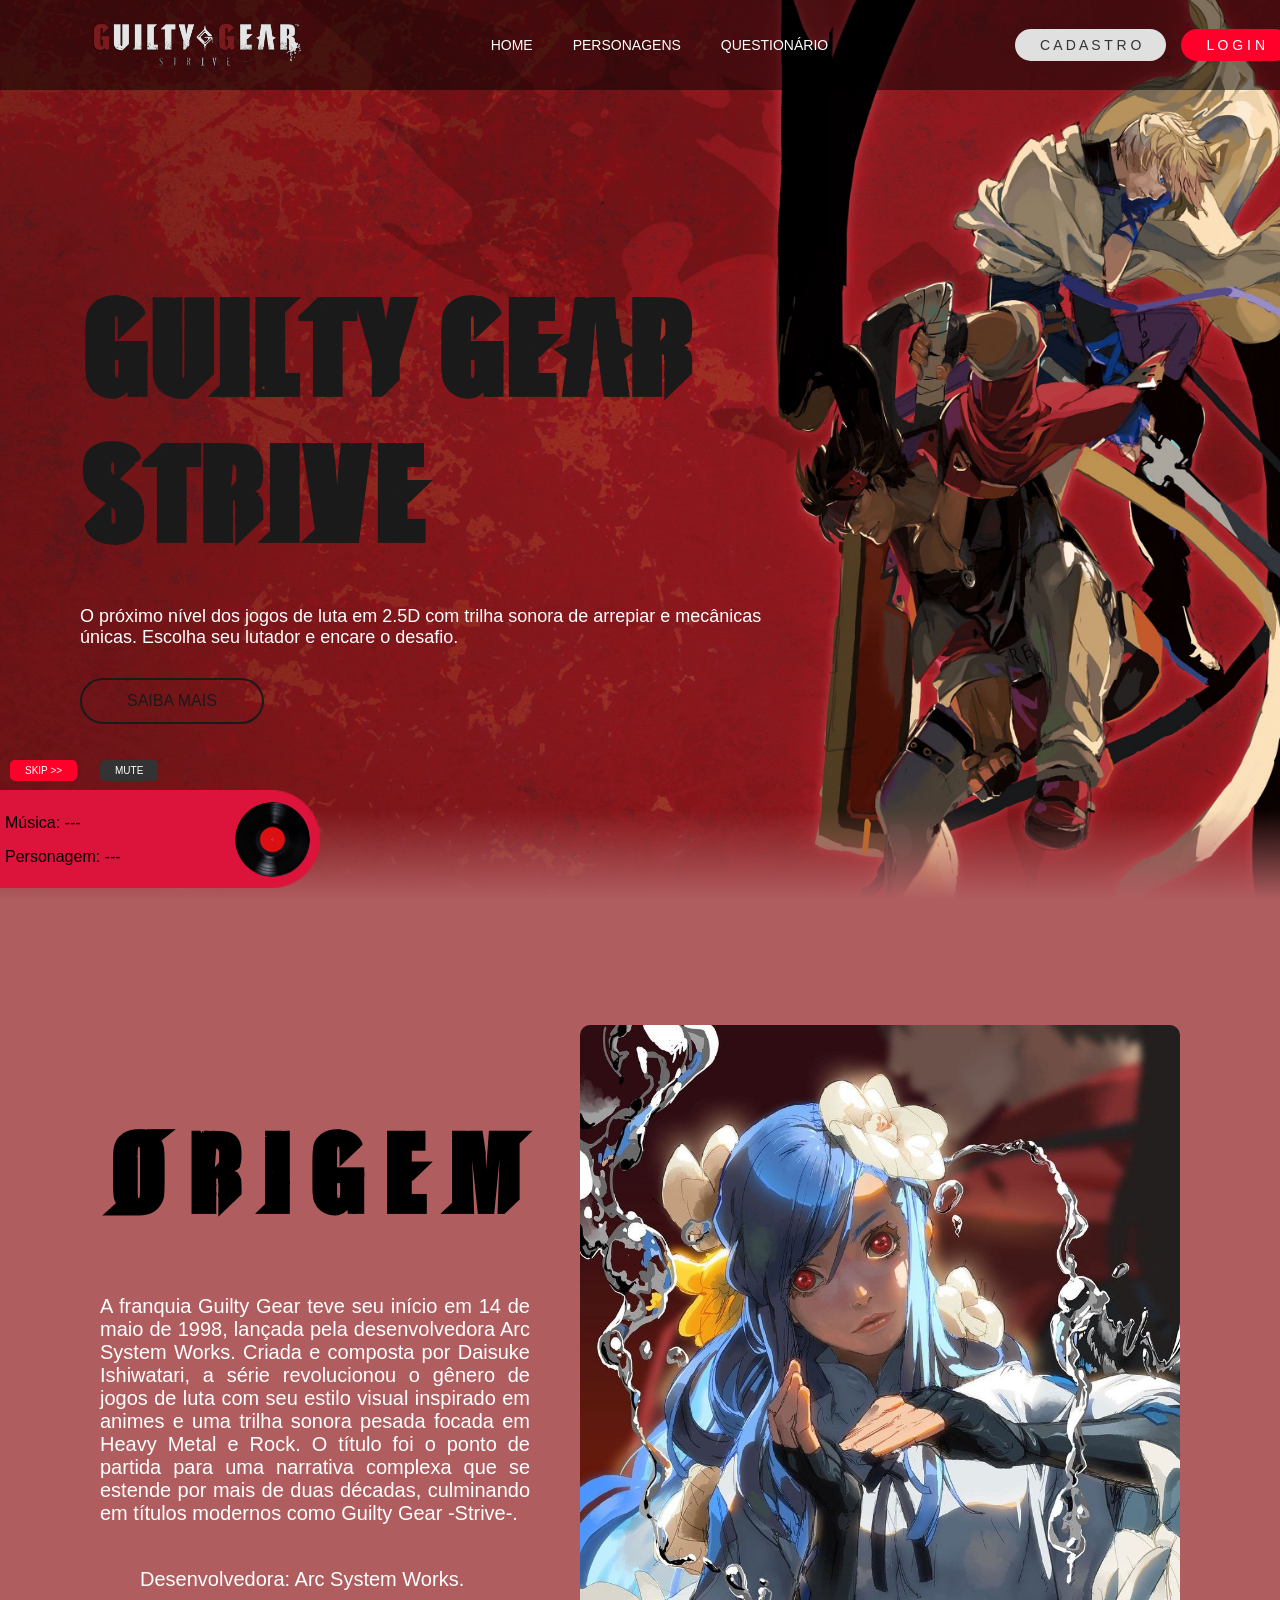
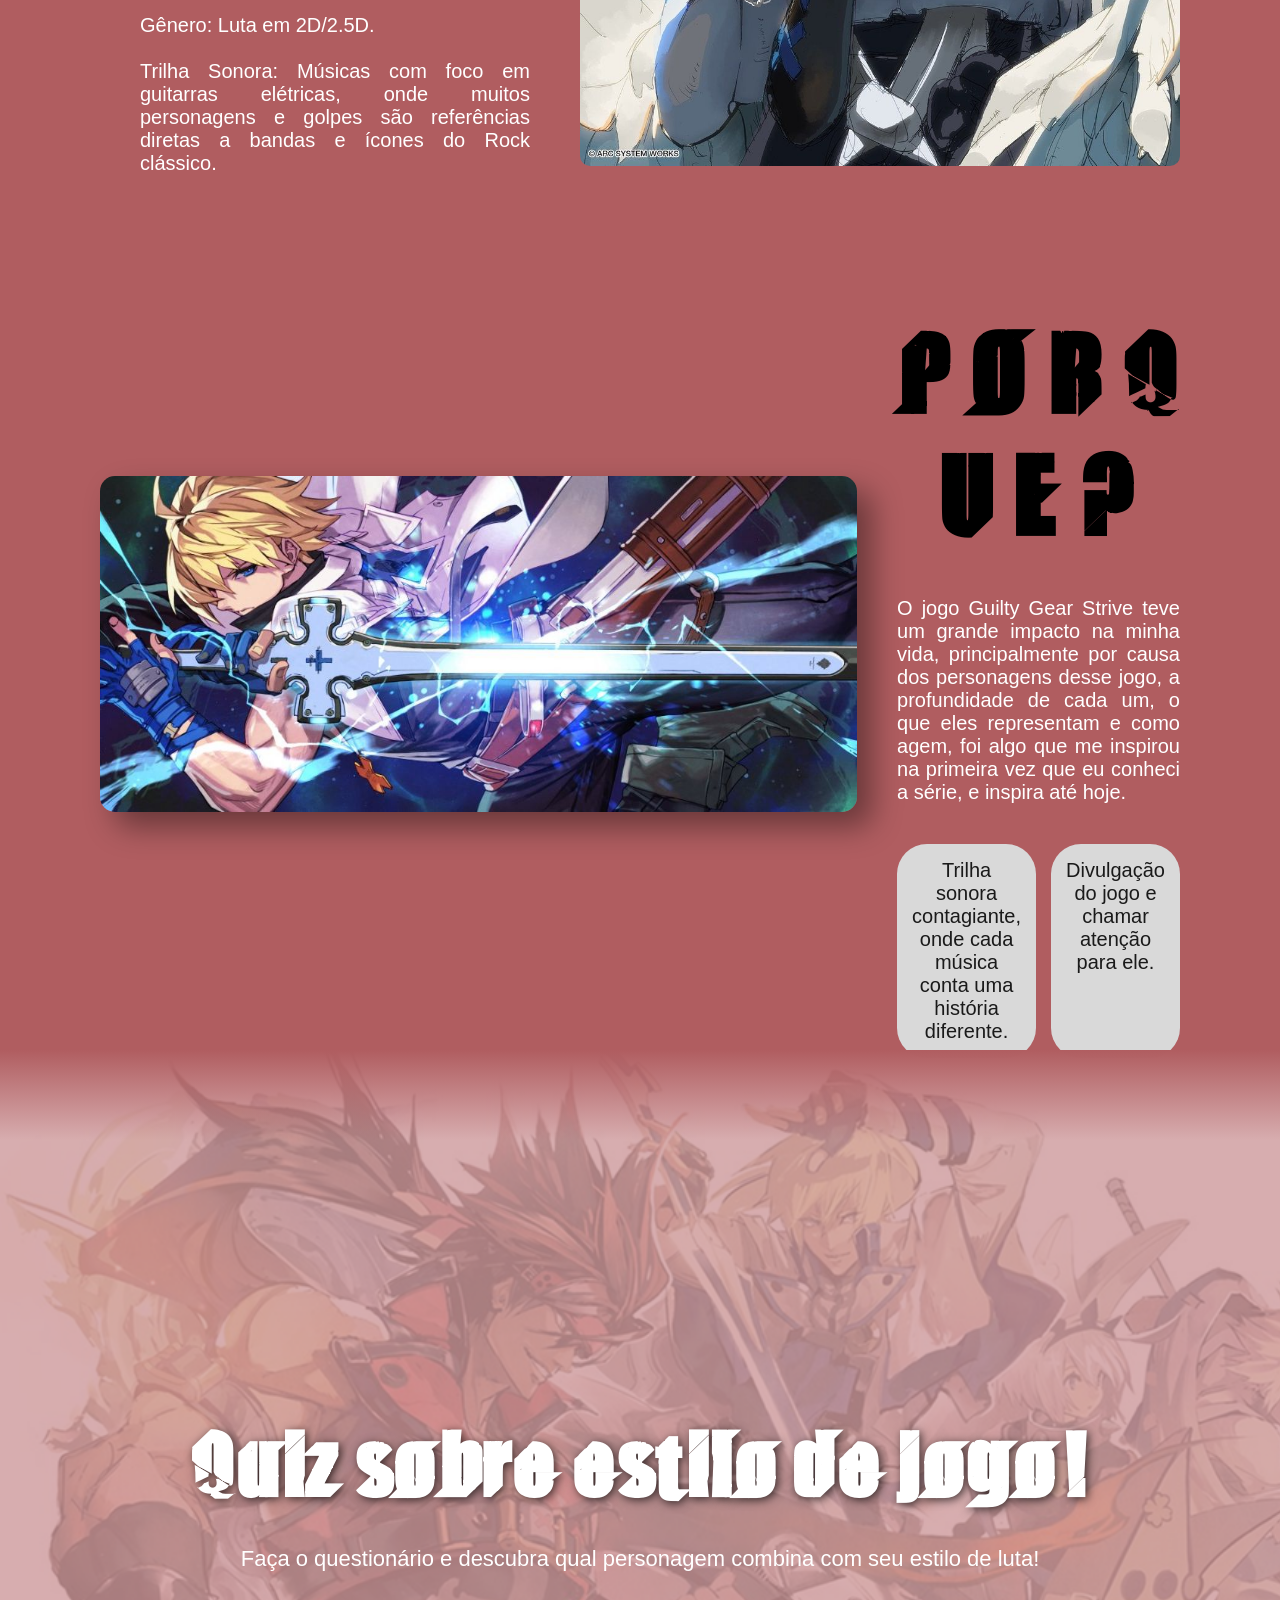
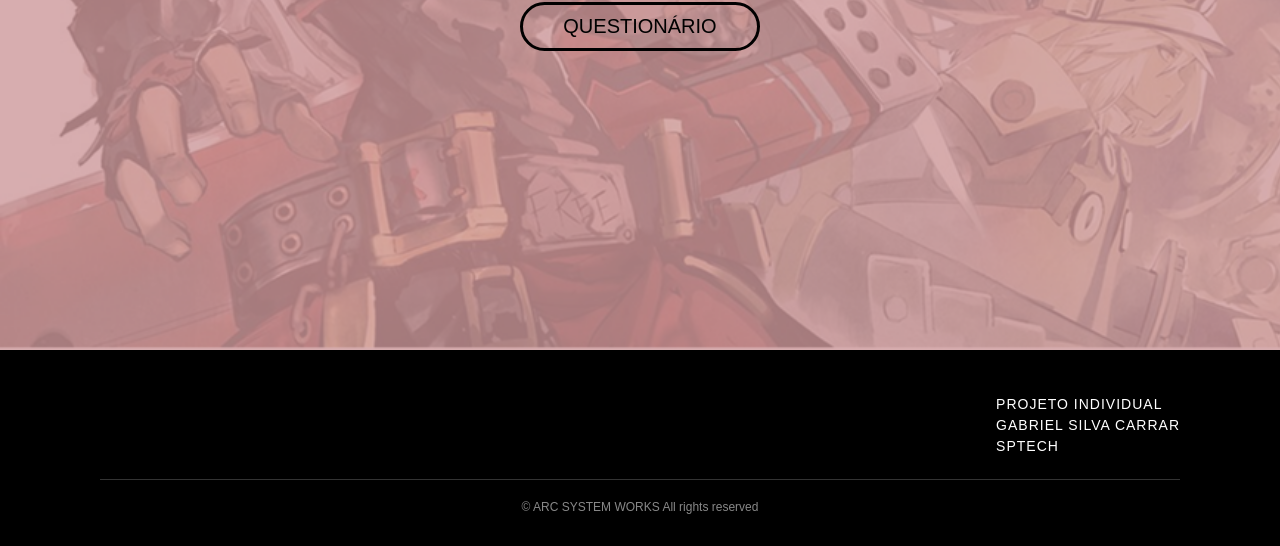
==== public/index.html @ 12c9fa85 "add questionario_teste and fix some <a> tags" ====
<!DOCTYPE html>
<html lang="en">
<head>
    <meta charset="UTF-8">
    <meta name="viewport" content="width=device-width, initial-scale=1.0">
    <title>Document</title>
    <link rel="stylesheet" href="style.css">
      <link rel="stylesheet" type="text/css" href="https://cdn.jsdelivr.net/npm/@phosphor-icons/web@2.1.1/src/regular/style.css" />
</head>
<body>
<!-- AQUI É A NAVBAR -->
<header>
  <div class="header-container">
    <div class="logo">
      <img src="./imgs/logo.png" alt="Guilty Gear Strive Logo">
    </div>

    <nav class="navbar">
      <a href="../public/index.html">HOME</a>
      <a href="./personagens/personagens.html">PERSONAGENS</a>
      <a href="../public/questionario/questionario.html">QUESTIONÁRIO</a>
    </nav>

    <div class="button-login-cadastro">
      <button onclick="window.location.href = '../public/cadastro/cadastro.html'" class="button-cadastro">C A D A S T R O</button>
      <button onclick="window.location.href = '../public/login/login.html'" class="btn-login">L O G I N</button>
    </div>
  </div>
</header>

<!-- AQUI É A HOME (PAGINA INICIAL/HERO)  -->

<section class="hero-container" id="home">
    <div class="hero-content">
        <h1 class="fonte-guilty">Guilty Gear <br> Strive</h1>
            <p>O próximo nível dos jogos de luta em 2.5D com trilha sonora de arrepiar e mecânicas únicas. Escolha seu lutador e encare o desafio.</p>
        <a href="#objetivo" class="btn-saiba-mais">SAIBA MAIS</a>
    </div>
</section>

<!-- SECTION -->

<section class="banner-container" id="objetivo" style="height: 70vh; padding: 100px;">
<div class="section"> <div class="text-section">
    <h1 style="padding-bottom: 40px;">O R I G E M</h1>
    <p>A franquia Guilty Gear teve seu início em 14 de maio de 1998, lançada pela desenvolvedora Arc System Works. Criada e composta por Daisuke Ishiwatari, a série revolucionou o gênero de jogos de luta com seu estilo visual inspirado em animes e uma trilha sonora pesada focada em Heavy Metal e Rock. O título foi o ponto de partida para uma narrativa complexa que se estende por mais de duas décadas, culminando em títulos modernos como Guilty Gear -Strive-. <br><br> </p>
    <div class="tecnico">
      <p>
        <i class="ph ph-building"></i> Desenvolvedora: Arc System Works.<br> <br> <i class="ph ph-joystick"></i> Gênero: Luta em 2D/2.5D.<br> <br> <i class="ph ph-guitar"></i> Trilha Sonora: Músicas com foco em guitarras elétricas, onde muitos personagens e golpes são referências diretas a bandas e ícones do Rock clássico.
      </p> 
      </div>
    </div>
    


  <div id="img">
  <img src="imgs/dizzy.jpg" alt="Dizzy" class="img-dizzy">
  </div>
</div>
</section>

<section class="banner-container-reverso" id="porque" style="height: 30vh; padding: 100px;">
  <div class="section"> <div id="img-ky">
      <img src="imgs/ky-kyske.jpg" alt="Ky Kyske" class="img-ky-style">
    </div>

    <div class="text-section">
      <h1 class="fonte-guilty">P O R Q U E ?</h1>
      <p> 
        O jogo Guilty Gear Strive teve um grande impacto na minha vida, principalmente por causa dos personagens desse jogo, a profundidade de cada um, o que eles representam e como agem, foi algo que me inspirou na primeira vez que eu conheci a série, e inspira até hoje.
      </p>
      
      <div class="pills-container">
        <div class="pill">Trilha sonora contagiante, onde cada música conta uma história diferente.</div>
        <div class="pill">Divulgação do jogo e chamar atenção para ele.</div>
      </div>
    </div>

  </div> 
</section>

<section class="quiz-container" id="questionario">
  <div class="quiz-overlay">
    <h1 class="fonte-guilty">Quiz sobre estilo de jogo!</h1>
    <p>Faça o questionário e descubra qual personagem combina com seu estilo de luta!</p>
    <button class="btn-questionario" onclick="window.location.href='#questionario'">QUESTIONÁRIO</button>
  </div>


</section>


<!-- FOOTER -->

<footer class="footer">
  <div class="footer-content">
      <div class="footer-logo">
      <a href="https://github.com/Gabriel-Carrara/Projeto-individual---Gabriel">
          <i class="ph ph-github-logo"></i>
      </a>
      </div>
      <div class="divisor"></div>
      <div class="footer-text">
        <p>PROJETO INDIVIDUAL</p>
        <p>GABRIEL SILVA CARRAR</p>
        <p>SPTECH</p>
      </div>
  </div>

  <p class="copyright">© ARC SYSTEM WORKS All rights reserved</p>
</footer>


<div class="player-container">
        <div class="player-content">
            <p>Música: <span id="span_musica">---</span></p>
            <p>Personagem: <span id="span_personagem">---</span></p>
        </div>
          
        <div class="disco-wrapper">
            <img src="imgs/disco.png" id="img_disco" class="disco-girando">
        </div>
        <button onclick="pularMusica()" class="btn-skip-style">SKIP >></button>
        <button onclick="mutarMusica()" id="btn_mudo" class="btn-mudo-style">MUTE</button>
        <audio id="audio_tema"></audio>
        <div id="div_gif_wrapper" class="gif-wrapper">
        <img src="" id="img_gif_personagem" class="img-gif-style">
    </div>
    </div>
    

</body>
</html> <script>
function pularMusica() {
    // Sorteia de 1 a 17
    let sorteio = parseInt(Math.random() * 17) + 1;
    
    let nomeM = "";
    let nomeP = "";

    if (sorteio == 1) {
        nomeM = "Find your one way";
        nomeP = "Sol Badguy";
    }
    if (sorteio == 2) {
        nomeM = "Roar of the Spark";
        nomeP = "Ky Kiske";
    }
    if (sorteio == 3) {
        nomeM = "Mirror of the World";
        nomeP = "Baiken";
    }
    if (sorteio == 4) {
        nomeM = "Alone Infection";
        nomeP = "Faust";
    }
    if (sorteio == 5) {
        nomeM = "Armor-clad Faith";
        nomeP = "Potemkin";
    }
    if (sorteio == 6) {
        nomeM = "Drift";
        nomeP = "Happy Chaos";
    }
    if (sorteio == 7) {
        nomeM = "Just Lean";
        nomeP = "Johny";
    }
    if (sorteio == 8) {
        nomeM = "Let me carve your<br> way";
        nomeP = "Zato-1";
    }
    if (sorteio == 9) {
        nomeM = "Love the Subhuman Self";
        nomeP = "Millia";
    }
    if (sorteio == 10) {
        nomeM = "Necessary Discrepancy";
        nomeP = "Ramlethal";
    }
    if (sorteio == 11) {
        nomeM = "Out of the Box";
        nomeP = "Axl";
    }
    if (sorteio == 12) {
        nomeM = "Requiem";
        nomeP = "I-no";
    }
    if (sorteio == 13) {
        nomeM = "The Disaster of <br> Passion";
        nomeP = "May";
    }
    if (sorteio == 14) {
        nomeM = "The Kiss of Death";
        nomeP = "Goldlewis";
    }
    if (sorteio == 15) {
        nomeM = "Trigger";
        nomeP = "Giovanna";
    }
    if (sorteio == 16) {
        nomeM = "Ups and Downs";
        nomeP = "Slayer";
    }
    if (sorteio == 17) {
        nomeM = "Perfection can't please me";
        nomeP = "Jack-O";
    }
    span_musica.innerHTML = nomeM;
    span_personagem.innerHTML = nomeP;
    

    audio_tema.src = "musicas/" + sorteio + ".mp3"; // Ele percorre o caminho e pega a musica com o sorteio
    audio_tema.play();

    img_gif_personagem.src = "imgs/character-music-gifs/"+sorteio+".gif"; //msm coisa mas com o gif
    div_gif_wrapper.style.display = "block";

    img_disco.style.animationPlayState = "running";
}
// quando termina de tocar, começa a proxima automaticamente
audio_tema.onended = function() {
    pularMusica();
};

// para tocar a musica qndo clicarem na tela
document.body.onclick = function() {
    pularMusica();
    document.body.onclick = null;
};

function mutarMusica() {
    // Se não estiver mudo (false)
    if (audio_tema.muted == false) {
        audio_tema.muted = true; // Coloca no mudo
        btn_mudo.innerHTML = "UNMUTE"; // Muda o texto do botão
        btn_mudo.style.backgroundColor = "white";
        btn_mudo.style.color = "black";
        
        // Para o disco de girar se estiver mudo
        img_disco.style.animationPlayState = "paused";
    } 
    // Se já estiver mudo (true)
    else {
        audio_tema.muted = false; // Tira do mudo
        btn_mudo.innerHTML = "MUTE"; // Volta o texto original
        btn_mudo.style.backgroundColor = "#333";
        btn_mudo.style.color = "white";
        
        // Volta a girar o disco
        img_disco.style.animationPlayState = "running";
    }
}

</script>
---- public/style.css ----
@font-face {
   font-family: 'guilty';
   src: url('./fonte/Impact\ -\ Strive.otf') format('opentype');
   font-weight: normal;
   font-style: normal;
}

/* GERAL */
body, html {
    width: 100%;
    height: 100%;
    margin: 0;
    padding: 0;
}

body {
    font-family: Impact, Haettenschweiler, 'Arial Narrow Bold', sans-serif
}

h1 {
    font-family: 'guilty';
}

/* NAVBAR / HEADER */
header {
    position: fixed; 
    top: 0;
    left: 0;
    width: 100%; 
    z-index: 1000;
    background-color: rgba(0, 0, 0, 0.5);
    padding: 15px 50px;
}

.header-container {
    display: flex;
    align-items: center;
    justify-content: space-between;
    max-width: 1200px;
    margin: 0 auto;
}

.logo img {
    height: 60px;
    display: block;
}

.navbar {
    display: flex;
    gap: 40px;
}

.navbar a {
    color: white;
    text-decoration: none;
    font-size: 14px;
    transition: color 0.3s;
}

.navbar a:hover {
    color: #ff002b;
}

/* BOTÕES DE LOGIN E CADASTRO */
.button-login-cadastro {
    display: flex;
    gap: 15px;
    align-items: center;
}

.button-cadastro, .btn-login {
    font-family: Impact, sans-serif;
    padding: 8px 25px;
    border-radius: 20px;
    border: none;
    cursor: pointer;
    transition: 0.3s;
    font-size: 14px;
}

.button-cadastro {
    background-color: #e0e0e0;
    color: #333;
}

.button-cadastro:hover {
    background-color: #333;
    color: #e0e0e0;
}

.btn-login {
    background-color: #ff002b;
    color: white;
}

.btn-login:hover {
    background-color: #cc0022;
}

/* PAGINA INICIAL / HERO */


.hero-container {
    height: 100vh;
    width: 100%;
    display: flex;
    align-items: center;
    justify-content: flex-start;
    background-image: url('imgs/imagem-hero.png');
    background-position: center;
    background-size: cover;
    position: relative;
}

.hero-content {
    padding-left: 80px;
    display: flex;
    flex-direction: column;
    align-items: flex-start;
}

.hero-container h1 {
    font-family: 'guilty', Impact, Haettenschweiler, 'Arial Narrow Bold', sans-serif;
    font-size: 120px;
    color: #1a1a1a;
    text-transform: uppercase;
    margin-bottom: 20px;
    
}

.hero-container p {
    color: #ffffff;
    font-size: 18px;
    max-width:700px;
    margin-bottom: 30px;
    font-family: Impact, Haettenschweiler, 'Arial Narrow Bold', sans-serif;
}


.btn-saiba-mais {
    text-decoration: none;
    background-color: transparent;
    color: #1a1a1a;
    border: 2px solid #1a1a1a;
    padding: 12px 45px;
    border-radius: 30px;
    font-size: 16px;
    cursor: pointer;
    transition: all 0.3s;
}

.btn-saiba-mais:hover {
    background-color: #1a1a1a;
    color: white;
}



/* BANNER */
.section {
display: flex;
align-items: center;
justify-content: space-between;
gap: 50px;
}

.banner-container::after {
    width: 100%;
    height: 10%;
    position: absolute;
    content: "";
    bottom: 0;
    left: 0;
    background: linear-gradient(to top, #B05D60, transparent );
}

.banner-container {
    background-color: #B05D60;
}

.text-section h1 {
    width: 100%;      
    text-align: center; 
    display: block;   
    font-size: 100px;   
    margin-bottom: 20px;
}
.banner-container .text-section {
    flex: 1;
    padding-top: 30px;
    max-width: 50%;
    text-align: justify;
    
}
.text-section p {
    color: white;
    font-size: 20px;
}

.img {
    flex: 1;
    display: flex;
    justify-content: flex-end;
}

.img-dizzy {
    width: 100%;
    max-width: 600px;
    height: auto;
    border-radius: 10px;
}

.banner-container .tecnico {
    padding-left: 40px;
}

.img{
    display: flex;
    justify-self: end;
    background-image: url('imgs/dizzy.jpg');
}




.banner-container-reverso .section {
    display: flex;
    flex-direction: row;
    justify-content: space-between;
    gap: 40px;
    width: 100%;
}

.banner-container-reverso {
    background-color: #B05D60;
    padding: 60px 100px;
    min-height: 80vh;
    backdrop-filter: blur(Xpx)
}
.banner-container-reverso .text-section{
text-align: justify;

}
.banner-container-reverso h1{
    justify-self: center;
}


.img-ky {
    flex: 1;
    display: flex;
    justify-content: center;
    padding-top: 60px;
}

.img-ky-style {
    width: 100%;
    max-width: 800px;
    height: auto;
    border-radius: 15px;
    box-shadow: 15px 15px 30px rgba(0, 0, 0, 0.4);
    display: block;
}

.banner-container-reverso .text-section {
    flex: 1;
    display: flex;
    flex-direction: column;
    align-items: flex-start; 
}

.pills-container {
    display: flex;
    flex-direction: row;
    gap: 15px;
    width: 100%;
    margin-top: 20px;
}

.pill {
    background-color: #D9D9D9;
    color: #1a1a1a;
    padding: 15px;
    border-radius: 30px;
    font-size: 20px;
    text-align: center;
    flex: 1; 
}


/* QUIZ */


.quiz-container {
    height: 100vh;
    background-image: url(imgs/fundo-quiz.png);
    background-size: cover;
    /* background-position: center; */
    position: relative;
    display: flex;
    align-items: center;
    justify-content: center;
}

.quiz-container::after {
    width: 100%;
    height: 10%;
    position: absolute;
    content: "";
    top: 0;
    left: 0;
    background: linear-gradient(to bottom, #B05D60, transparent );
}

.quiz-overlay {
    background-color: rgba(176, 93, 96, 0.5);
    width: 100%;
    height: 100%;
    display: flex;
    flex-direction: column;
    align-items: center;
    justify-content: center;
    text-align: center;
    /* padding: 20px; */
}

.quiz-overlay h1 {
    font-size: 80px;
    color: white;
    margin-bottom: 10px;
    text-shadow: 2px 2px 10px rgba(0,0,0,0.7);
}

.quiz-overlay p {
    color: white;
    font-size: 22px;
    margin-bottom: 30px;
    font-family: Impact, sans-serif;
}

.btn-questionario{
    background-color: transparent;
    color: black;
    border: 3px solid;
    padding: 10px 40px;
    border-radius: 50px;
    font-family: Impact, Haettenschweiler, 'Arial Narrow Bold', sans-serif;
    font-size: 20px;
    cursor: pointer;
    transition: 0.3s;
    border-color: black;
}

.btn-questionario:hover {
    background-color: black;
    color: white;
}



.footer {
    background-color: black;
    color: white;
    padding: 40px 100px 20px 100px;
}

.footer-content {
    display: flex;
    align-items: center;
    justify-content: space-between;
    border-bottom: 1px solid #333;
    padding-bottom: 20px;
}

.footer-text p{
    margin: 5px 0;
    font-size: 14px;
    letter-spacing: 1px;
}

.footer-divisor {
    height: 80px;
    width: 1px;
    background-color: white;
    margin: 0 50px;
}

.footer-logo i{
font-size: 60px;
margin-left: 200px;
color: white;
}
.footer-logo a{
    text-decoration: none;
}
.footer-logo i:hover{
 cursor: pointer;
}
.copyright {
    text-align: center;
    font-size: 12px;
    margin-top: 20px;
    color: #888;
}




.player-container {
    position: fixed;
    bottom: 10px;
    width: 320px;
    height: 100px;
    background-image: url('imgs/music-player.png');
    background-size: contain;
    background-repeat: no-repeat;
    display: flex;
    align-items: center;
    z-index: 9999;
}

.player-content{
    padding-left: 5px;
    width: 200px;
}

.disco-wrapper img{
    position: absolute;
    right: 10px;
    top: 12px;
}

.gif-wrapper{
    position: absolute;
    top: -90px;
    left: 155px;
    width: 105px;
    height: 105px;
    z-index: 9998;
    display: none;
    overflow: hidden;
}

.mostra-gif {
    display: block;
}
.img-gif-style {
    width: 100%;
    height: 100%;
    object-fit: contain;
}


.disco-girando {
    width: 75px;
    height: 75px;
    border-radius: 50%;
    animation: girar 3s linear infinite;
}

@keyframes girar {
    from {
        transform: rotate(0deg);
    }
    to {
        transform: rotate(360deg);
    }
}

.btn-skip-style {
    position: absolute;
    top: -30px; 
    left: 10px;
    background-color: #ff002b;
    color: white;
    border: none;
    padding: 5px 15px;
    border-radius: 5px;
    font-family: Impact, sans-serif;
    cursor: pointer;
    font-size: 10px;
    z-index: 10000;
}

.btn-mudo-style {
    position: absolute;
    top: -30px; 
    left: 100px; 
    background-color: #333;
    color: white;
    border: none;
    padding: 5px 15px;
    border-radius: 5px;
    font-family: Impact, sans-serif;
    cursor: pointer;
    font-size: 10px;
    z-index: 10000;
}


::-webkit-scrollbar {
    width: 6px;
}

::-webkit-scrollbar-thumb {
    background: #333;
    border-radius: 3px;
}

body::-webkit-scrollbar{
    display: none;
}
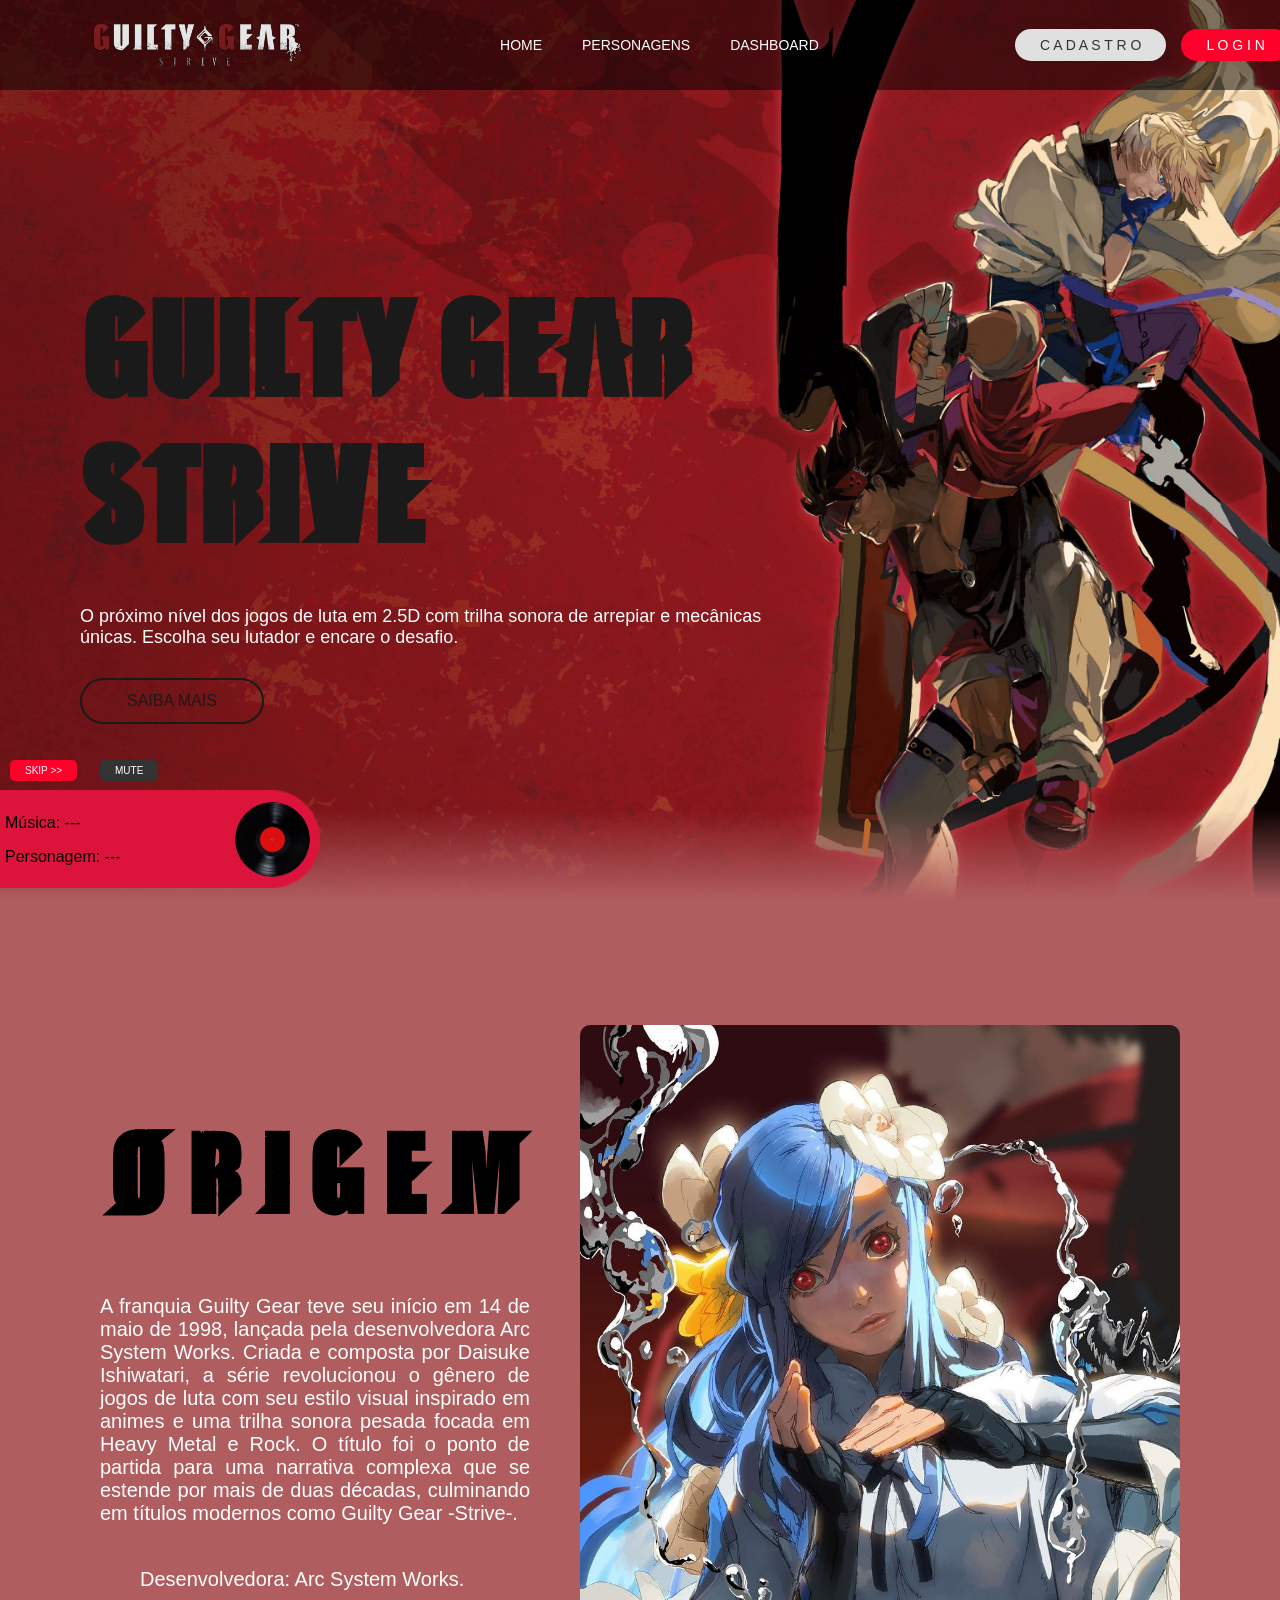
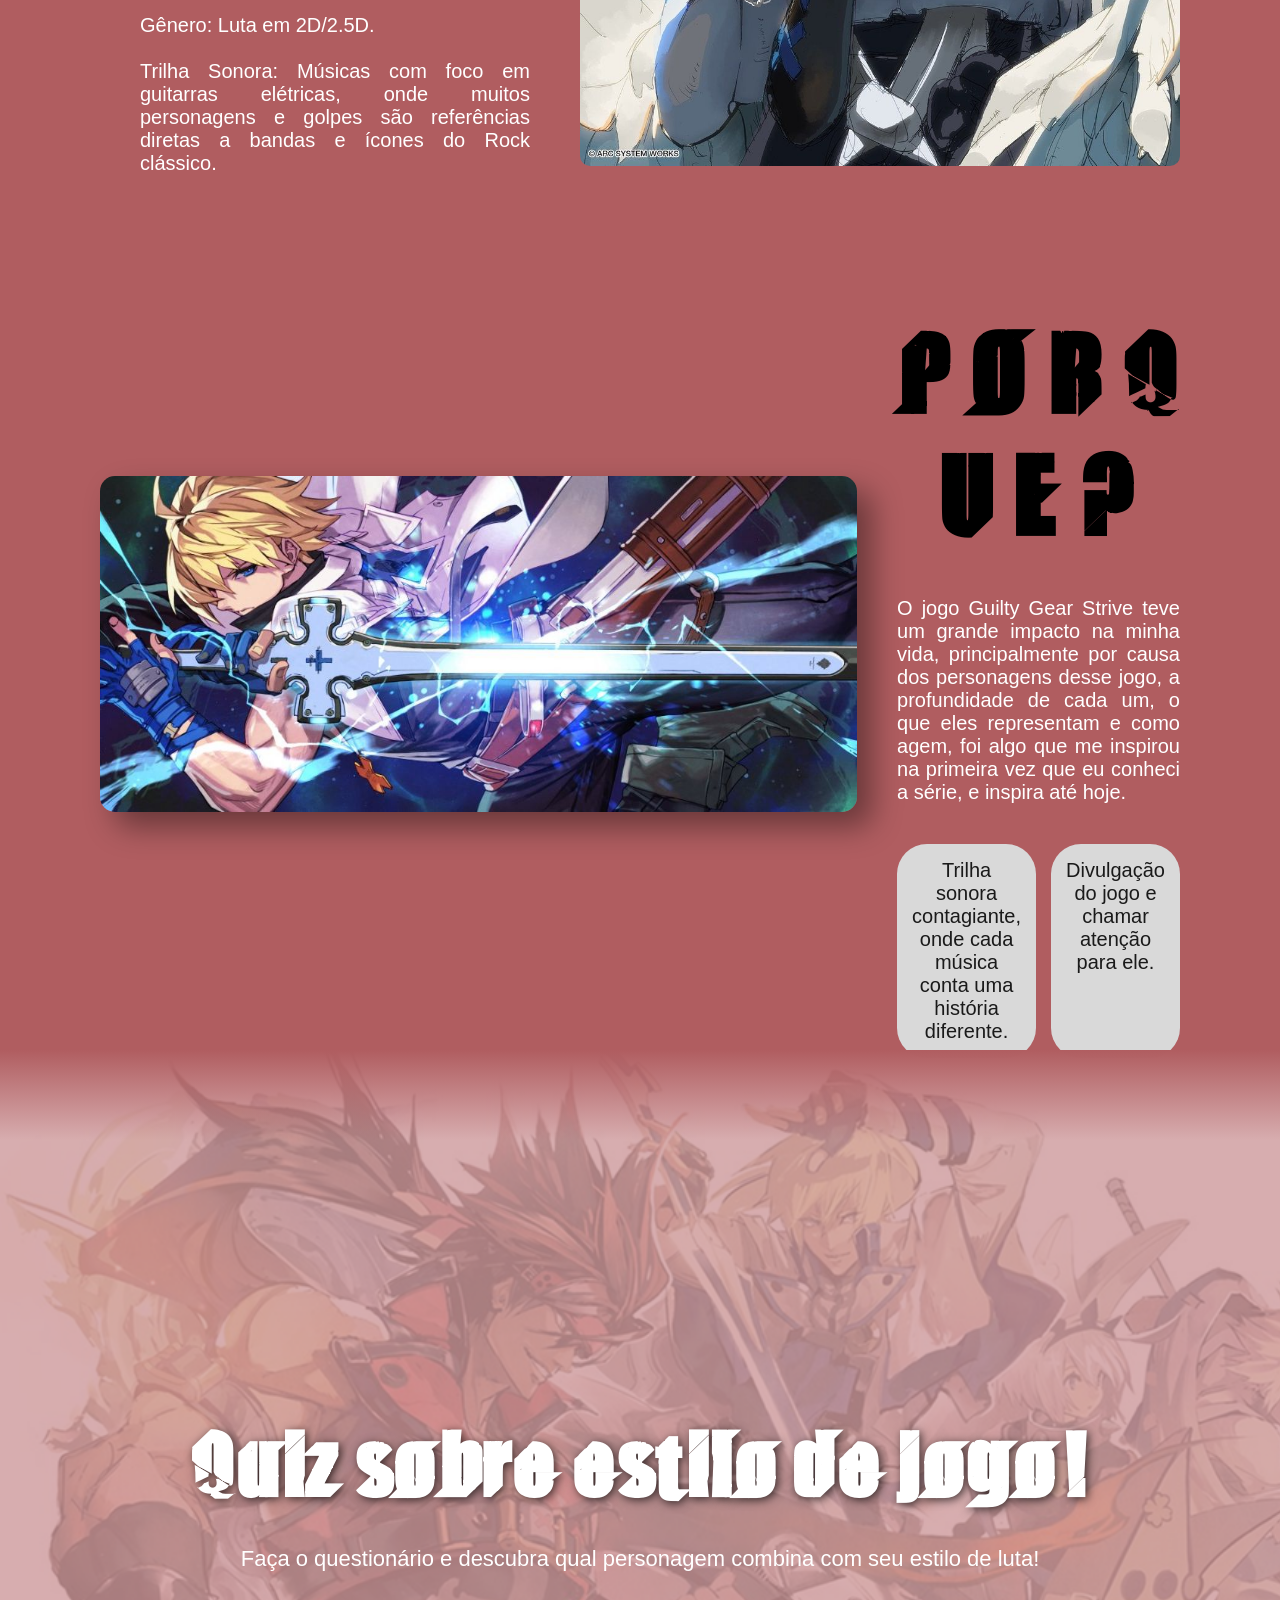
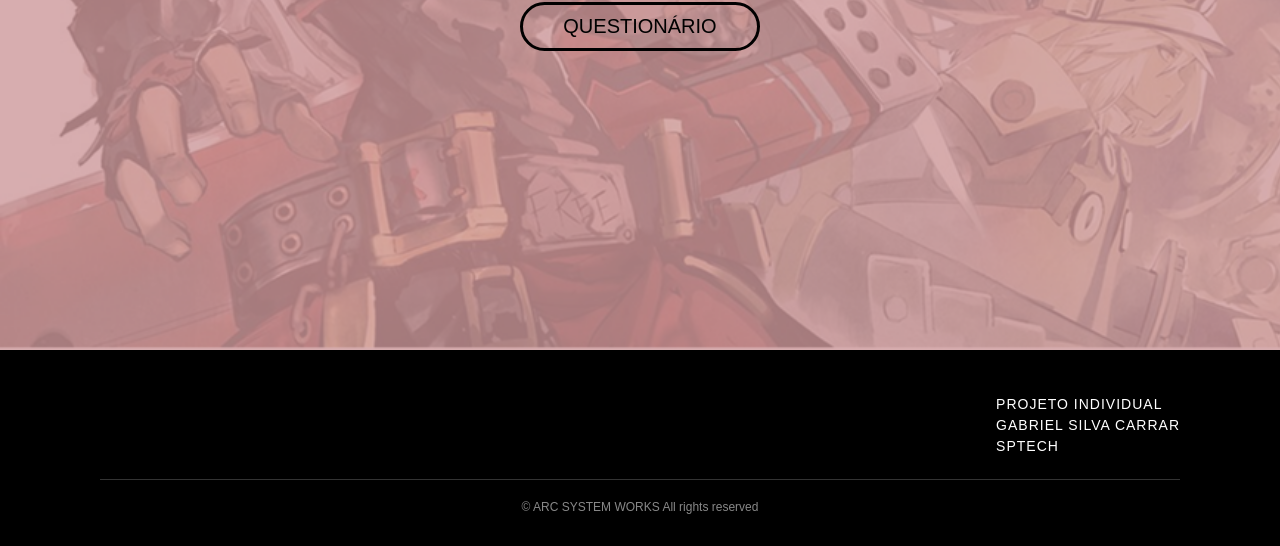
==== commit 45a7e3ae: "fix web data viz integration" ====
--- a/public/index.html
+++ b/public/index.html
@@ -12,18 +12,18 @@
 <header>
   <div class="header-container">
     <div class="logo">
-      <img src="./imgs/logo.png" alt="Guilty Gear Strive Logo">
+      <img src="./assets/imgs/Home-page/logo.png" alt="Guilty Gear Strive Logo">
     </div>
 
     <nav class="navbar">
-      <a href="../public/index.html">HOME</a>
-      <a href="./personagens/personagens.html">PERSONAGENS</a>
-      <a href="../public/questionario/questionario.html">QUESTIONÁRIO</a>
+      <a href="index.html">HOME</a>
+      <a href="personagens/personagens.html">PERSONAGENS</a>
+      <a href="dashboard/dashboard.html">DASHBOARD</a>
     </nav>
 
     <div class="button-login-cadastro">
-      <button onclick="window.location.href = '../public/cadastro/cadastro.html'" class="button-cadastro">C A D A S T R O</button>
-      <button onclick="window.location.href = '../public/login/login.html'" class="btn-login">L O G I N</button>
+      <button onclick="window.location.href = 'cadastro/cadastro.html'" class="button-cadastro">C A D A S T R O</button>
+      <button onclick="window.location.href = 'login/login.html'" class="btn-login">L O G I N</button>
     </div>
   </div>
 </header>
@@ -54,14 +54,14 @@
 
 
   <div id="img">
-  <img src="imgs/dizzy.jpg" alt="Dizzy" class="img-dizzy">
+  <img src="assets/imgs/Home-page/dizzy.jpg" alt="Dizzy" class="img-dizzy">
   </div>
 </div>
 </section>
 
 <section class="banner-container-reverso" id="porque" style="height: 30vh; padding: 100px;">
   <div class="section"> <div id="img-ky">
-      <img src="imgs/ky-kyske.jpg" alt="Ky Kyske" class="img-ky-style">
+      <img src="assets/imgs/Home-page/ky-kyske.jpg" alt="Ky Kyske" class="img-ky-style">
     </div>
 
     <div class="text-section">
@@ -83,7 +83,7 @@
   <div class="quiz-overlay">
     <h1 class="fonte-guilty">Quiz sobre estilo de jogo!</h1>
     <p>Faça o questionário e descubra qual personagem combina com seu estilo de luta!</p>
-    <button class="btn-questionario" onclick="window.location.href='#questionario'">QUESTIONÁRIO</button>
+    <button class="btn-questionario" onclick="window.location.href='questionario/questionario.html'">QUESTIONÁRIO</button>
   </div>
 
 
@@ -118,7 +118,7 @@
         </div>
           
         <div class="disco-wrapper">
-            <img src="imgs/disco.png" id="img_disco" class="disco-girando">
+            <img src="assets/imgs/Home-page/disco.png" id="img_disco" class="disco-girando">
         </div>
         <button onclick="pularMusica()" class="btn-skip-style">SKIP >></button>
         <button onclick="mutarMusica()" id="btn_mudo" class="btn-mudo-style">MUTE</button>
@@ -128,7 +128,6 @@
     </div>
     </div>
     
-
 </body>
 </html> <script>
 function pularMusica() {
@@ -213,7 +212,7 @@
     audio_tema.src = "musicas/" + sorteio + ".mp3"; // Ele percorre o caminho e pega a musica com o sorteio
     audio_tema.play();
 
-    img_gif_personagem.src = "imgs/character-music-gifs/"+sorteio+".gif"; //msm coisa mas com o gif
+    img_gif_personagem.src = "assets/gifs/character-music-gifs/"+sorteio+".gif"; //msm coisa mas com o gif
     div_gif_wrapper.style.display = "block";
 
     img_disco.style.animationPlayState = "running";
--- a/public/style.css
+++ b/public/style.css
@@ -106,7 +106,7 @@
     display: flex;
     align-items: center;
     justify-content: flex-start;
-    background-image: url('imgs/imagem-hero.png');
+    background-image: url('assets/imgs/Home-page/imagem-hero.png');
     background-position: center;
     background-size: cover;
     position: relative;
@@ -217,7 +217,7 @@
 .img{
     display: flex;
     justify-self: end;
-    background-image: url('imgs/dizzy.jpg');
+    background-image: url('assets/imgs/Home-page/dizzy.jpg');
 }
 
 
@@ -293,7 +293,7 @@
 
 .quiz-container {
     height: 100vh;
-    background-image: url(imgs/fundo-quiz.png);
+    background-image: url(assets/imgs/Home-page/fundo-quiz.png);
     background-size: cover;
     /* background-position: center; */
     position: relative;
@@ -411,7 +411,7 @@
     bottom: 10px;
     width: 320px;
     height: 100px;
-    background-image: url('imgs/music-player.png');
+    background-image: url('assets/imgs/Home-page/music-player.png');
     background-size: contain;
     background-repeat: no-repeat;
     display: flex;
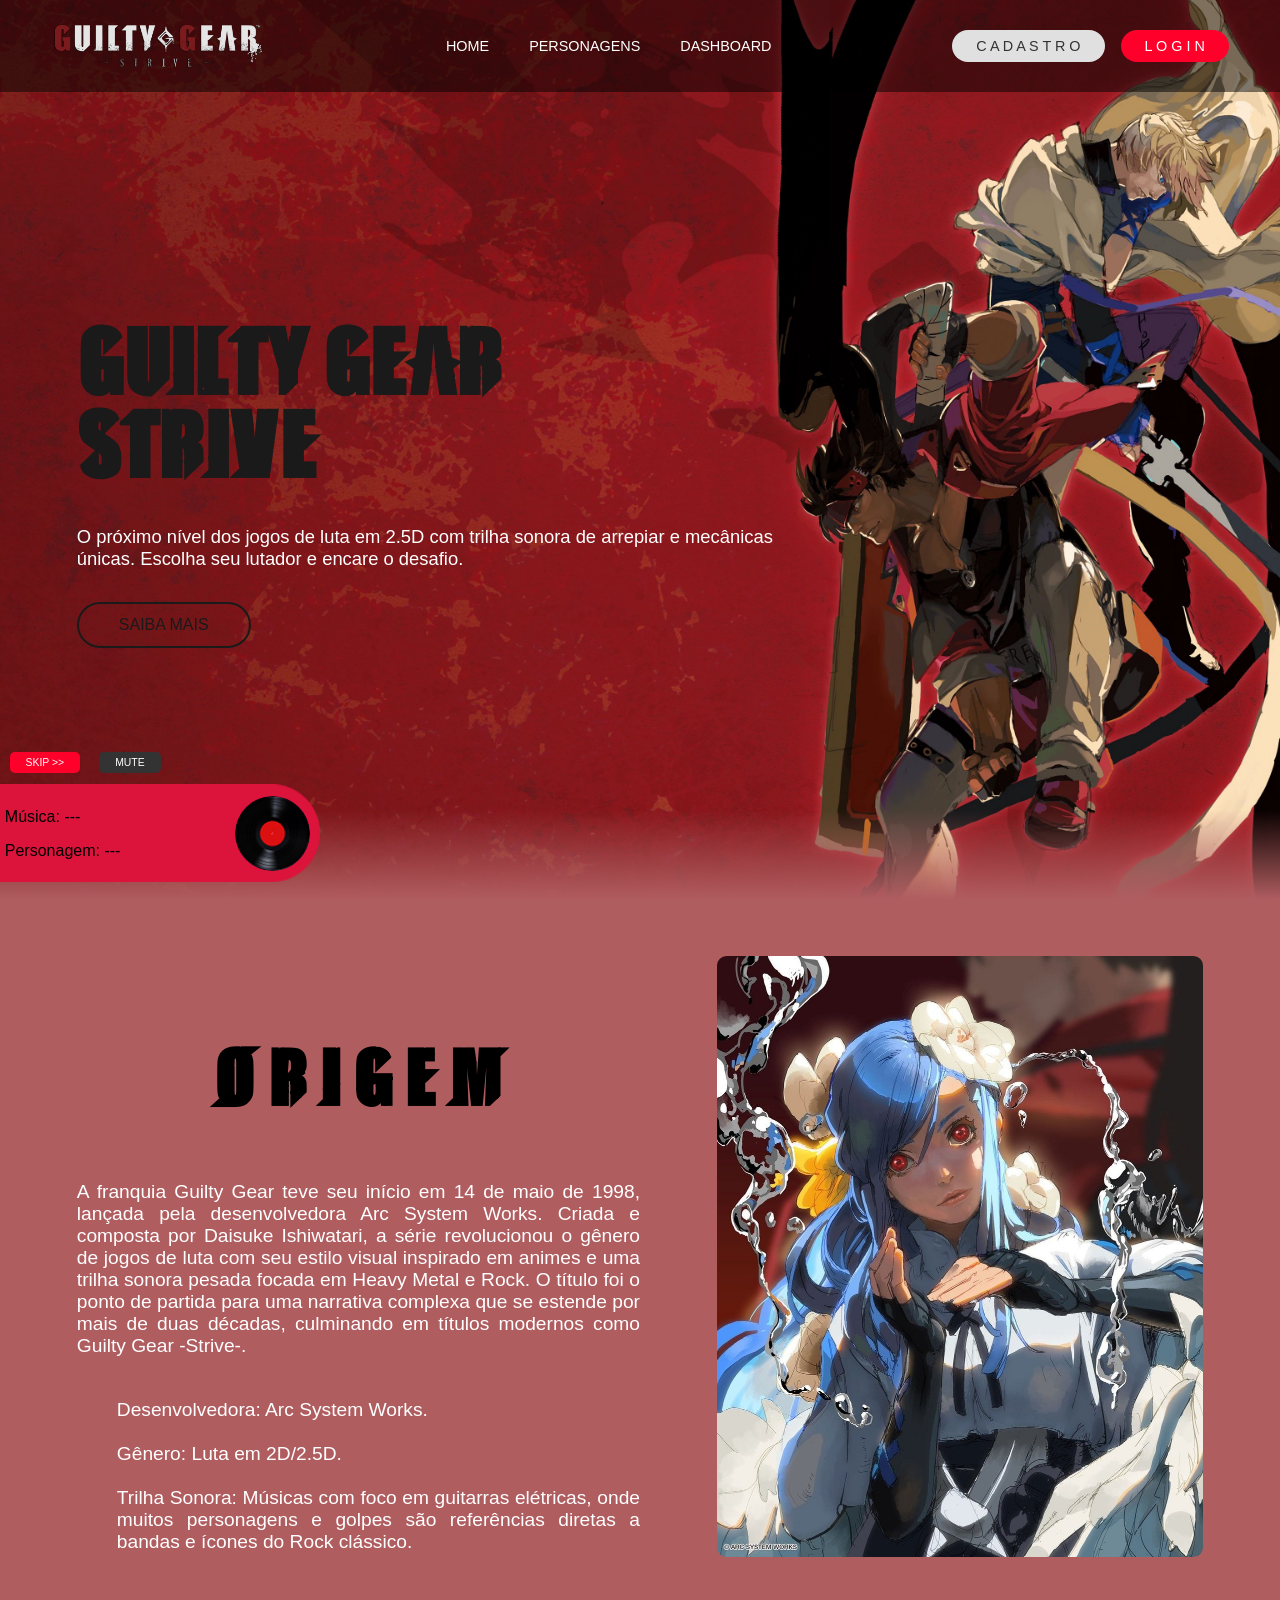
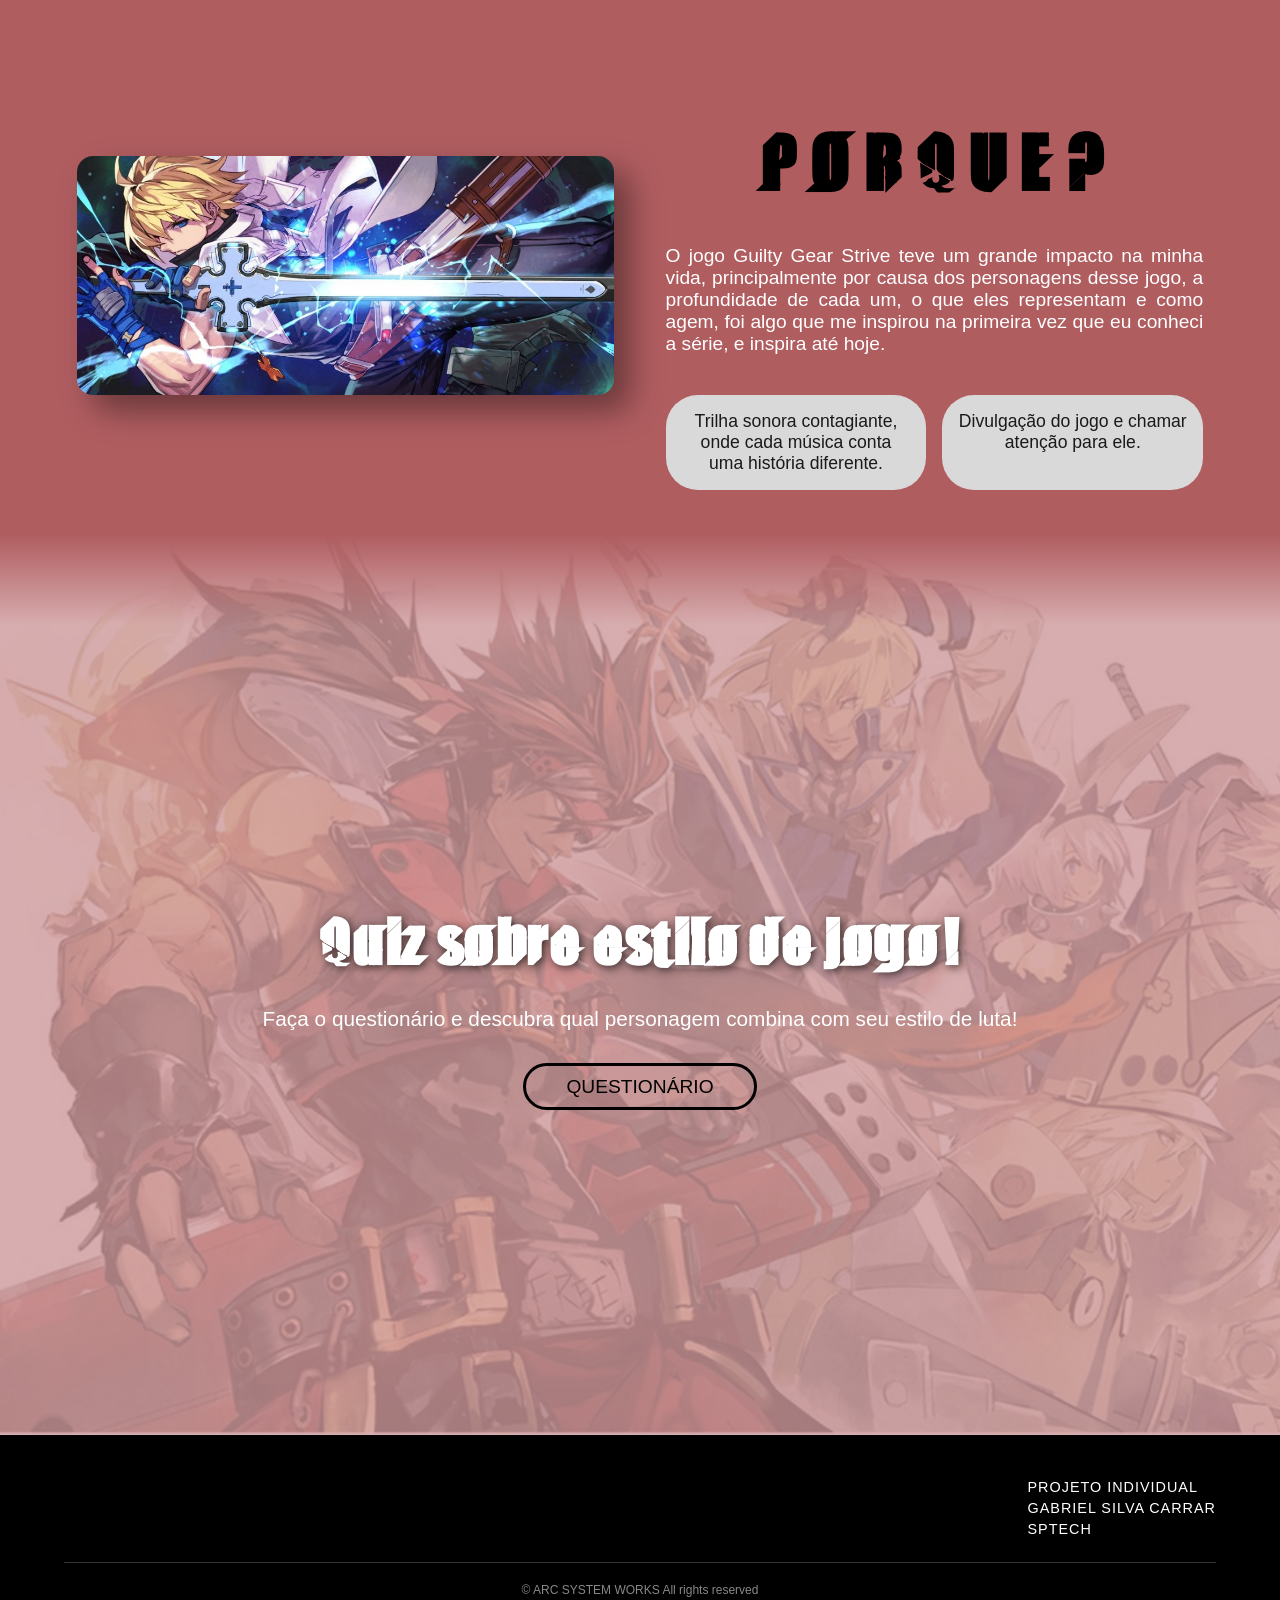
==== commit df08138c: "Fix resolution problem (now utilizes rem), quiz not finding two characters (May and Slayer)" ====
--- a/public/index.html
+++ b/public/index.html
@@ -8,7 +8,6 @@
       <link rel="stylesheet" type="text/css" href="https://cdn.jsdelivr.net/npm/@phosphor-icons/web@2.1.1/src/regular/style.css" />
 </head>
 <body>
-<!-- AQUI É A NAVBAR -->
 <header>
   <div class="header-container">
     <div class="logo">
@@ -21,14 +20,16 @@
       <a href="dashboard/dashboard.html">DASHBOARD</a>
     </nav>
 
-    <div class="button-login-cadastro">
+    <div class="button-login-cadastro" id="button-usuario-nao-logado">
       <button onclick="window.location.href = 'cadastro/cadastro.html'" class="button-cadastro">C A D A S T R O</button>
       <button onclick="window.location.href = 'login/login.html'" class="btn-login">L O G I N</button>
     </div>
+    <!-- <div class="button-login-cadastro" id="button-usuario-logado">
+        <span id="b_usuario"></span>
+        <img class="img" id="img-personagem" src="" alt="">
+    </div> -->
   </div>
 </header>
-
-<!-- AQUI É A HOME (PAGINA INICIAL/HERO)  -->
 
 <section class="hero-container" id="home">
     <div class="hero-content">
@@ -38,11 +39,9 @@
     </div>
 </section>
 
-<!-- SECTION -->
-
-<section class="banner-container" id="objetivo" style="height: 70vh; padding: 100px;">
+<section class="banner-container" id="objetivo">
 <div class="section"> <div class="text-section">
-    <h1 style="padding-bottom: 40px;">O R I G E M</h1>
+    <h1 class="titulo-origem">O R I G E M</h1>
     <p>A franquia Guilty Gear teve seu início em 14 de maio de 1998, lançada pela desenvolvedora Arc System Works. Criada e composta por Daisuke Ishiwatari, a série revolucionou o gênero de jogos de luta com seu estilo visual inspirado em animes e uma trilha sonora pesada focada em Heavy Metal e Rock. O título foi o ponto de partida para uma narrativa complexa que se estende por mais de duas décadas, culminando em títulos modernos como Guilty Gear -Strive-. <br><br> </p>
     <div class="tecnico">
       <p>
@@ -59,7 +58,7 @@
 </div>
 </section>
 
-<section class="banner-container-reverso" id="porque" style="height: 30vh; padding: 100px;">
+<section class="banner-container-reverso" id="porque">
   <div class="section"> <div id="img-ky">
       <img src="assets/imgs/Home-page/ky-kyske.jpg" alt="Ky Kyske" class="img-ky-style">
     </div>
@@ -89,8 +88,6 @@
 
 </section>
 
-
-<!-- FOOTER -->
 
 <footer class="footer">
   <div class="footer-content">
@@ -124,12 +121,49 @@
         <button onclick="mutarMusica()" id="btn_mudo" class="btn-mudo-style">MUTE</button>
         <audio id="audio_tema"></audio>
         <div id="div_gif_wrapper" class="gif-wrapper">
-        <img src="" id="img_gif_personagem" class="img-gif-style">
-    </div>
+            <img src="" id="img_gif_personagem" class="img-gif-style">
+        </div>
     </div>
     
 </body>
-</html> <script>
+<script>    
+
+            var caminhosFotos = [
+            "/assets/imgs/character-icons/sol-badguy.png", "/assets/imgs/character-icons/ky-kiske.png", "/assets/imgs/character-icons/may.png", "/assets/imgs/character-icons/pottemkin.png", 
+            "/assets/imgs/character-icons/chipp.png", "/assets/imgs/character-icons/ramlethal.png", "/assets/imgs/character-icons/rxx82us-1-306x305.png", "/assets/imgs/character-icons/zato-1.png", 
+            "/assets/imgs/character-icons/happy-chaos.png", "/assets/imgs/character-icons/nagoriyuki.png", "/assets/imgs/character-icons/jko.png", "/assets/imgs/character-icons/baiken.png", 
+            "/assets/imgs/character-icons/faust.png", "/assets/imgs/character-icons/Leo.png", "/assets/imgs/character-icons/millia.png", "/assets/imgs/character-icons/axl.png", 
+            "/assets/imgs/character-icons/giovanna.png", "/assets/imgs/character-icons/slayer.png", "/assets/imgs/character-icons/icon-1ubduiak.png", "/assets/imgs/character-icons/dizzy.png"
+        ];
+  // Verifique se o elemento existe antes de atribuir
+// if (sessionStorage.NOME_USUARIO) {
+//     b_usuario.innerHTML = sessionStorage.NOME_USUARIO;
+// }
+
+// if (sessionStorage.ID_USUARIO != undefined) {
+//     document.getElementById("button-usuario-nao-logado").classList.add("hidden");
+//     document.getElementById("button-usuario-logado").classList.remove("hidden");
+
+//     const idUsuario = sessionStorage.ID_USUARIO;
+
+//     fetch(`/medidas/dashboard/${idUsuario}`, { cache: 'no-store' })
+//         .then(function (response) {
+//             if (response.ok) {
+//                 response.json().then(function (resposta) {
+//                     if (resposta.length > 0) {
+//                         let indice = resposta[0].FK_personagem - 1;
+//                         document.getElementById("img-personagem").src = caminhosFotos[indice];
+//                     }
+//                 });
+//             }
+//         })
+//         .catch(error => console.error('Erro:', error));
+// } else {
+//     document.getElementById("button-usuario-nao-logado").classList.remove("hidden");
+//     document.getElementById("button-usuario-logado").classList.add("hidden");
+// }
+
+
 function pularMusica() {
     // Sorteia de 1 a 17
     let sorteio = parseInt(Math.random() * 17) + 1;
@@ -250,5 +284,5 @@
         img_disco.style.animationPlayState = "running";
     }
 }
-
-</script>+</script>
+</html>
--- a/public/style.css
+++ b/public/style.css
@@ -29,31 +29,33 @@
     width: 100%; 
     z-index: 1000;
     background-color: rgba(0, 0, 0, 0.5);
-    padding: 15px 50px;
+    padding: 1rem 4vw;
+    box-sizing: border-box;
 }
 
 .header-container {
     display: flex;
     align-items: center;
     justify-content: space-between;
-    max-width: 1200px;
+    max-width: 75rem;
     margin: 0 auto;
+    width: 100%;
 }
 
 .logo img {
-    height: 60px;
+    height: 3.75rem;
     display: block;
 }
 
 .navbar {
     display: flex;
-    gap: 40px;
+    gap: 2.5rem;
 }
 
 .navbar a {
     color: white;
     text-decoration: none;
-    font-size: 14px;
+    font-size: 0.9rem;
     transition: color 0.3s;
 }
 
@@ -64,18 +66,18 @@
 /* BOTÕES DE LOGIN E CADASTRO */
 .button-login-cadastro {
     display: flex;
-    gap: 15px;
+    gap: 1rem;
     align-items: center;
 }
 
 .button-cadastro, .btn-login {
     font-family: Impact, sans-serif;
-    padding: 8px 25px;
-    border-radius: 20px;
+    padding: 0.5rem 1.5rem;
+    border-radius: 1.25rem;
     border: none;
     cursor: pointer;
     transition: 0.3s;
-    font-size: 14px;
+    font-size: 0.9rem;
 }
 
 .button-cadastro {
@@ -113,26 +115,27 @@
 }
 
 .hero-content {
-    padding-left: 80px;
+    padding-left: 6vw;
     display: flex;
     flex-direction: column;
     align-items: flex-start;
+    box-sizing: border-box;
 }
 
 .hero-container h1 {
     font-family: 'guilty', Impact, Haettenschweiler, 'Arial Narrow Bold', sans-serif;
-    font-size: 120px;
+    font-size: 6.5vw;
     color: #1a1a1a;
     text-transform: uppercase;
-    margin-bottom: 20px;
-    
+    margin-bottom: 1.25rem;
+    line-height: 1;
 }
 
 .hero-container p {
     color: #ffffff;
-    font-size: 18px;
-    max-width:700px;
-    margin-bottom: 30px;
+    font-size: 1.15rem;
+    max-width: 44rem;
+    margin-bottom: 2rem;
     font-family: Impact, Haettenschweiler, 'Arial Narrow Bold', sans-serif;
 }
 
@@ -142,9 +145,9 @@
     background-color: transparent;
     color: #1a1a1a;
     border: 2px solid #1a1a1a;
-    padding: 12px 45px;
-    border-radius: 30px;
-    font-size: 16px;
+    padding: 0.75rem 2.5rem;
+    border-radius: 2rem;
+    font-size: 1rem;
     cursor: pointer;
     transition: all 0.3s;
 }
@@ -161,7 +164,10 @@
 display: flex;
 align-items: center;
 justify-content: space-between;
-gap: 50px;
+gap: 4vw;
+width: 100%;
+max-width: 75rem;
+margin: 0 auto;
 }
 
 .banner-container::after {
@@ -176,25 +182,36 @@
 
 .banner-container {
     background-color: #B05D60;
+    display: flex;
+    align-items: center;
+    box-sizing: border-box;
+    /* Estilos movidos do inline: */
+    min-height: 70vh; 
+    padding: 5vh 6vw;
 }
 
 .text-section h1 {
     width: 100%;      
     text-align: center; 
     display: block;   
-    font-size: 100px;   
-    margin-bottom: 20px;
-}
+    font-size: 5.5vw;   
+    margin-bottom: 1.25rem;
+}
+
+.titulo-origem {
+    /* Estilo movido do inline: */
+    padding-bottom: 2.5rem;
+}
+
 .banner-container .text-section {
     flex: 1;
-    padding-top: 30px;
+    padding-top: 2rem;
     max-width: 50%;
     text-align: justify;
-    
 }
 .text-section p {
     color: white;
-    font-size: 20px;
+    font-size: 1.2rem;
 }
 
 .img {
@@ -205,13 +222,13 @@
 
 .img-dizzy {
     width: 100%;
-    max-width: 600px;
+    max-width: 38vw;
     height: auto;
-    border-radius: 10px;
+    border-radius: 0.6rem;
 }
 
 .banner-container .tecnico {
-    padding-left: 40px;
+    padding-left: 2.5rem;
 }
 
 .img{
@@ -227,16 +244,21 @@
     display: flex;
     flex-direction: row;
     justify-content: space-between;
-    gap: 40px;
+    gap: 4vw;
     width: 100%;
 }
 
 .banner-container-reverso {
     background-color: #B05D60;
-    padding: 60px 100px;
-    min-height: 80vh;
-    backdrop-filter: blur(Xpx)
-}
+    backdrop-filter: blur(Xpx);
+    display: flex;
+    align-items: center;
+    box-sizing: border-box;
+    /* Estilos movidos do inline: */
+    min-height: 50vh; 
+    padding: 5vh 6vw;
+}
+
 .banner-container-reverso .text-section{
 text-align: justify;
 
@@ -250,15 +272,14 @@
     flex: 1;
     display: flex;
     justify-content: center;
-    padding-top: 60px;
 }
 
 .img-ky-style {
     width: 100%;
-    max-width: 800px;
+    max-width: 42vw;
     height: auto;
-    border-radius: 15px;
-    box-shadow: 15px 15px 30px rgba(0, 0, 0, 0.4);
+    border-radius: 1rem;
+    box-shadow: 1rem 1rem 2rem rgba(0, 0, 0, 0.4);
     display: block;
 }
 
@@ -272,17 +293,17 @@
 .pills-container {
     display: flex;
     flex-direction: row;
-    gap: 15px;
-    width: 100%;
-    margin-top: 20px;
+    gap: 1rem;
+    width: 100%;
+    margin-top: 1.25rem;
 }
 
 .pill {
     background-color: #D9D9D9;
     color: #1a1a1a;
-    padding: 15px;
-    border-radius: 30px;
-    font-size: 20px;
+    padding: 1rem;
+    border-radius: 2rem;
+    font-size: 1.1rem;
     text-align: center;
     flex: 1; 
 }
@@ -295,7 +316,6 @@
     height: 100vh;
     background-image: url(assets/imgs/Home-page/fundo-quiz.png);
     background-size: cover;
-    /* background-position: center; */
     position: relative;
     display: flex;
     align-items: center;
@@ -321,20 +341,19 @@
     align-items: center;
     justify-content: center;
     text-align: center;
-    /* padding: 20px; */
 }
 
 .quiz-overlay h1 {
-    font-size: 80px;
-    color: white;
-    margin-bottom: 10px;
+    font-size: 4.5vw;
+    color: white;
+    margin-bottom: 0.6rem;
     text-shadow: 2px 2px 10px rgba(0,0,0,0.7);
 }
 
 .quiz-overlay p {
     color: white;
-    font-size: 22px;
-    margin-bottom: 30px;
+    font-size: 1.3rem;
+    margin-bottom: 2rem;
     font-family: Impact, sans-serif;
 }
 
@@ -342,10 +361,10 @@
     background-color: transparent;
     color: black;
     border: 3px solid;
-    padding: 10px 40px;
-    border-radius: 50px;
+    padding: 0.6rem 2.5rem;
+    border-radius: 3rem;
     font-family: Impact, Haettenschweiler, 'Arial Narrow Bold', sans-serif;
-    font-size: 20px;
+    font-size: 1.2rem;
     cursor: pointer;
     transition: 0.3s;
     border-color: black;
@@ -361,7 +380,8 @@
 .footer {
     background-color: black;
     color: white;
-    padding: 40px 100px 20px 100px;
+    padding: 2.5rem 5vw 1.25rem 5vw;
+    box-sizing: border-box;
 }
 
 .footer-content {
@@ -369,25 +389,27 @@
     align-items: center;
     justify-content: space-between;
     border-bottom: 1px solid #333;
-    padding-bottom: 20px;
+    padding-bottom: 1.25rem;
+    max-width: 75rem;
+    margin: 0 auto;
+    width: 100%;
 }
 
 .footer-text p{
-    margin: 5px 0;
-    font-size: 14px;
+    margin: 0.3rem 0;
+    font-size: 0.9rem;
     letter-spacing: 1px;
 }
 
 .footer-divisor {
-    height: 80px;
+    height: 5rem;
     width: 1px;
     background-color: white;
-    margin: 0 50px;
+    margin: 0 3rem;
 }
 
 .footer-logo i{
-font-size: 60px;
-margin-left: 200px;
+font-size: 3.75rem;
 color: white;
 }
 .footer-logo a{
@@ -398,8 +420,8 @@
 }
 .copyright {
     text-align: center;
-    font-size: 12px;
-    margin-top: 20px;
+    font-size: 0.75rem;
+    margin-top: 1.25rem;
     color: #888;
 }
 
@@ -408,9 +430,10 @@
 
 .player-container {
     position: fixed;
-    bottom: 10px;
-    width: 320px;
-    height: 100px;
+    bottom: 1rem;
+    /* left: 0rem; */
+    width: 20rem;
+    height: 6.25rem;
     background-image: url('assets/imgs/Home-page/music-player.png');
     background-size: contain;
     background-repeat: no-repeat;
@@ -420,22 +443,22 @@
 }
 
 .player-content{
-    padding-left: 5px;
-    width: 200px;
+    padding-left: 0.3rem;
+    width: 12.5rem;
 }
 
 .disco-wrapper img{
     position: absolute;
-    right: 10px;
-    top: 12px;
+    right: 0.6rem;
+    top: 0.75rem;
 }
 
 .gif-wrapper{
     position: absolute;
-    top: -90px;
-    left: 155px;
-    width: 105px;
-    height: 105px;
+    top: -5.6rem;
+    left: 9.7rem;
+    width: 6.5rem;
+    height: 6.5rem;
     z-index: 9998;
     display: none;
     overflow: hidden;
@@ -452,8 +475,8 @@
 
 
 .disco-girando {
-    width: 75px;
-    height: 75px;
+    width: 4.7rem;
+    height: 4.7rem;
     border-radius: 50%;
     animation: girar 3s linear infinite;
 }
@@ -469,31 +492,31 @@
 
 .btn-skip-style {
     position: absolute;
-    top: -30px; 
-    left: 10px;
+    top: -2rem; 
+    left: 0.6rem;
     background-color: #ff002b;
     color: white;
     border: none;
-    padding: 5px 15px;
+    padding: 0.3rem 1rem;
     border-radius: 5px;
     font-family: Impact, sans-serif;
     cursor: pointer;
-    font-size: 10px;
+    font-size: 0.65rem;
     z-index: 10000;
 }
 
 .btn-mudo-style {
     position: absolute;
-    top: -30px; 
-    left: 100px; 
+    top: -2rem; 
+    left: 6.2rem; 
     background-color: #333;
     color: white;
     border: none;
-    padding: 5px 15px;
+    padding: 0.3rem 1rem;
     border-radius: 5px;
     font-family: Impact, sans-serif;
     cursor: pointer;
-    font-size: 10px;
+    font-size: 0.65rem;
     z-index: 10000;
 }
 
@@ -509,4 +532,8 @@
 
 body::-webkit-scrollbar{
     display: none;
-}+}
+
+.hidden { 
+        display: none; 
+}
